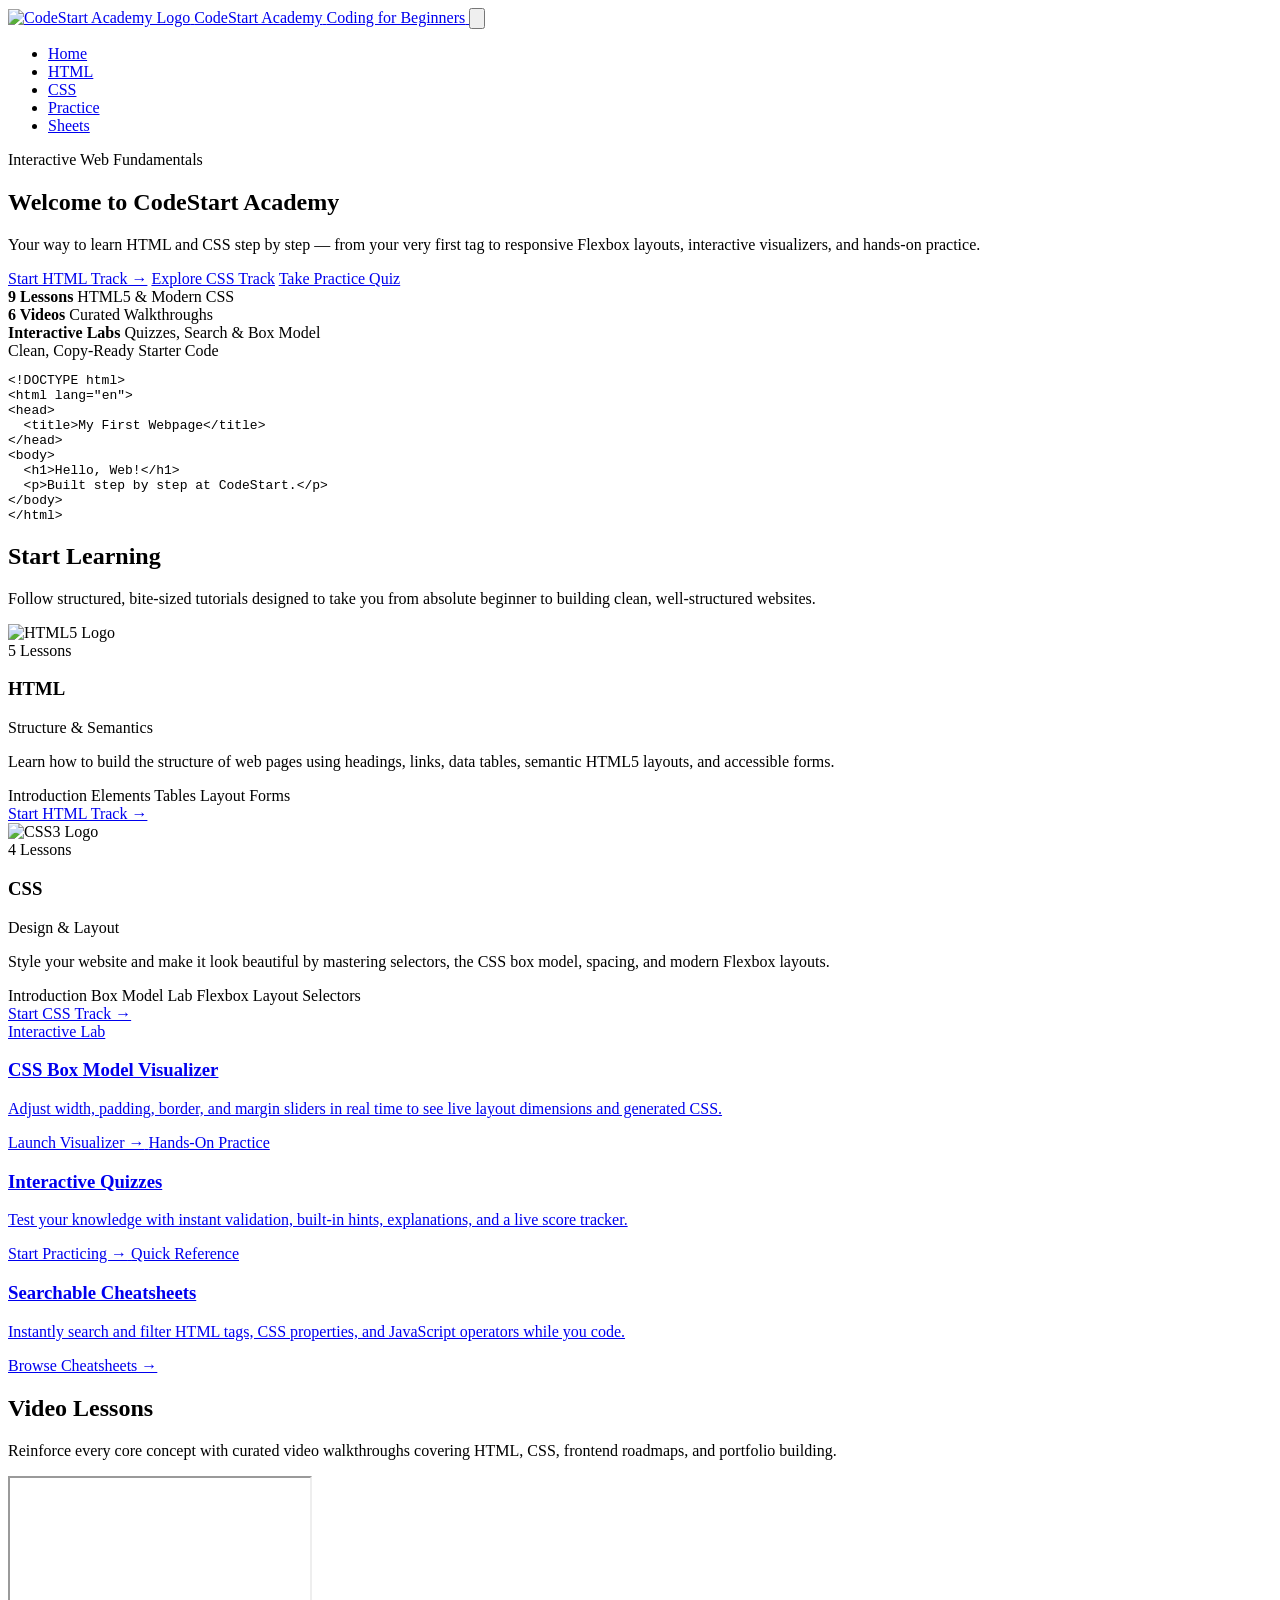
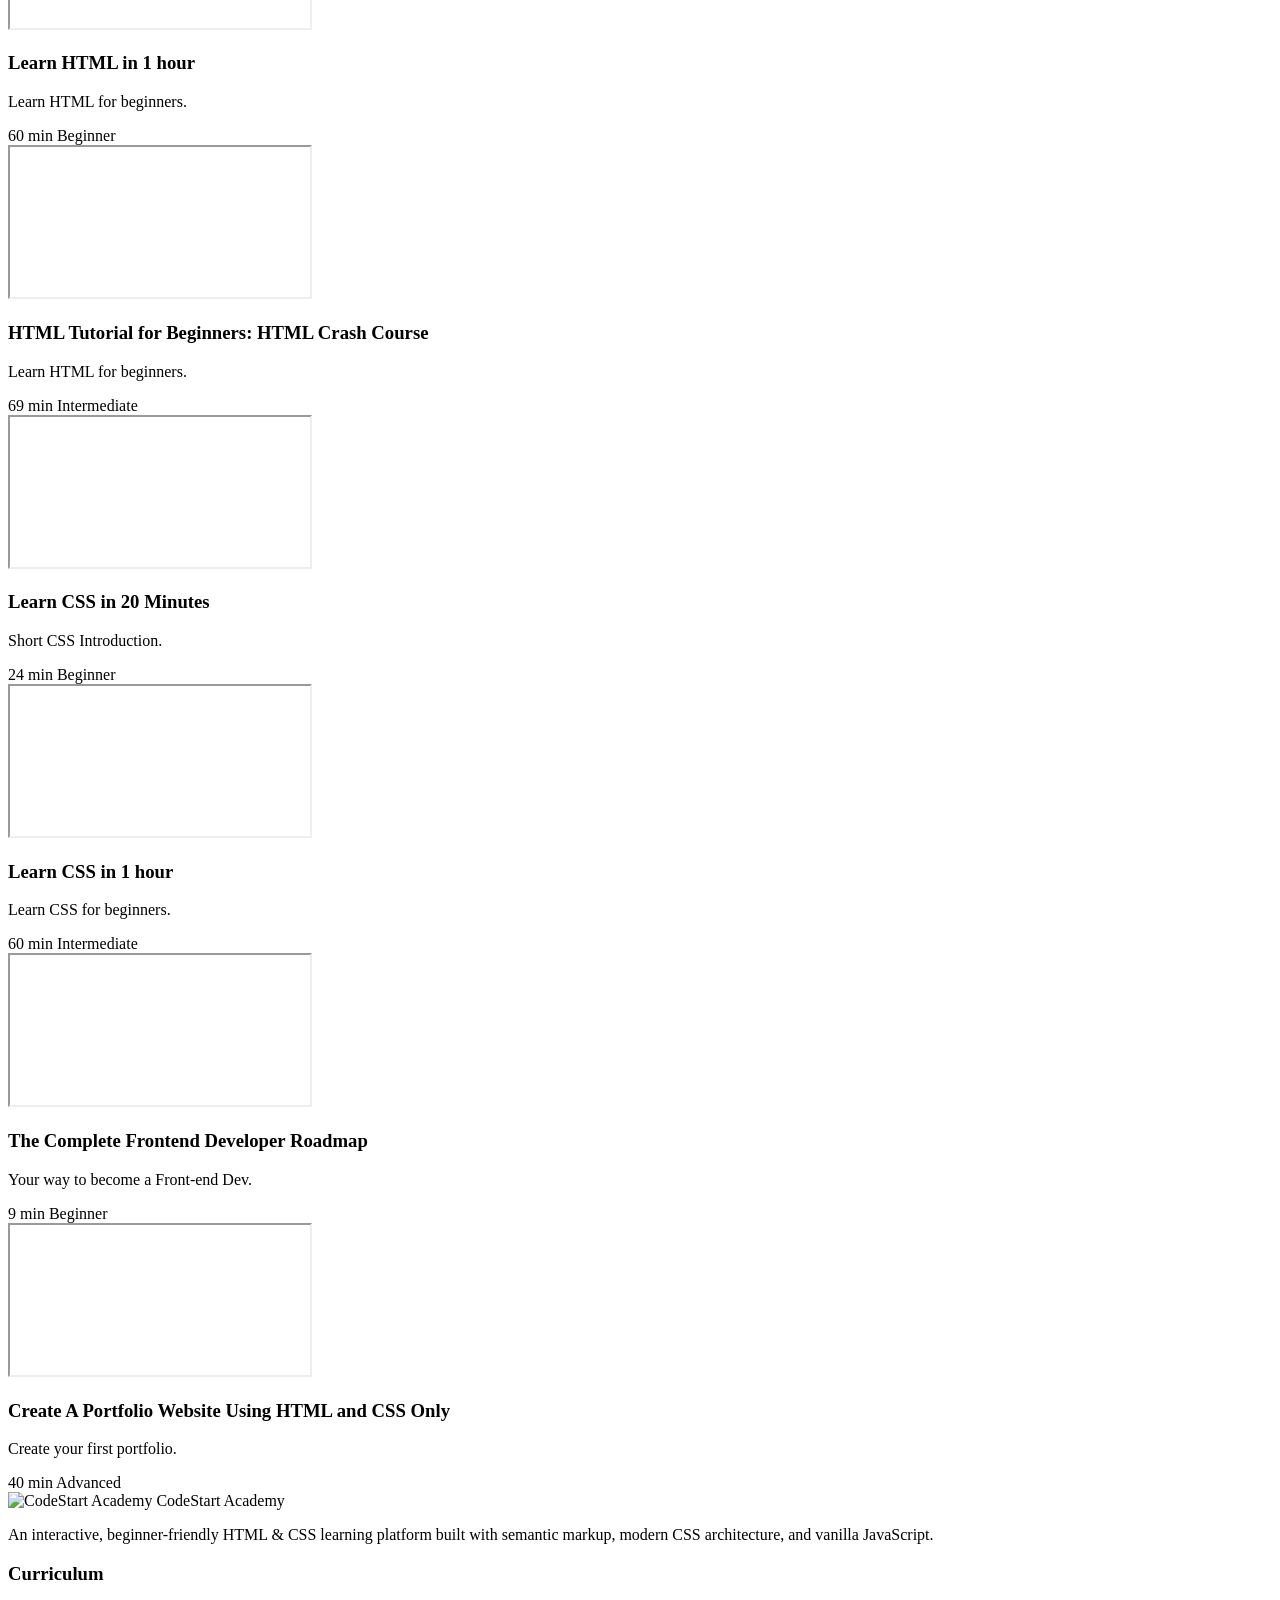
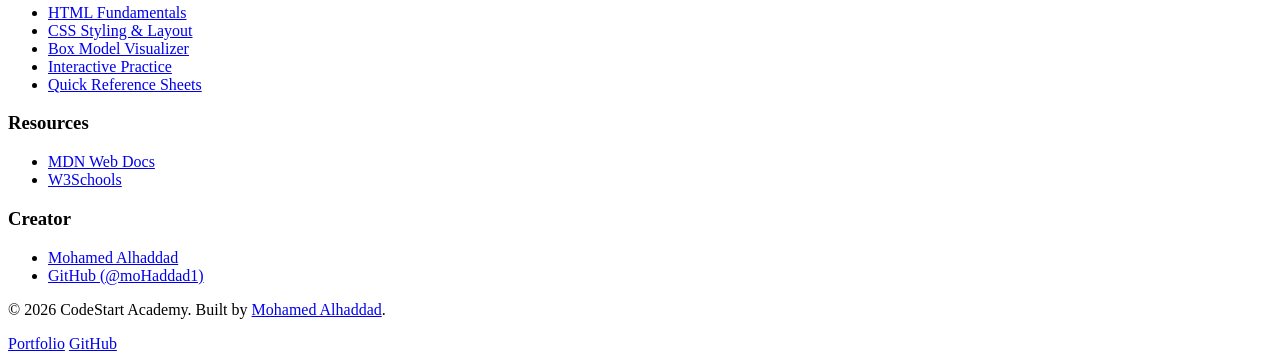
==== index.html @ 74ab2fd7 "Add files via upload" ====
<!DOCTYPE html>
<html lang="en">
<head>
  <meta charset="UTF-8">
  <meta name="viewport" content="width=device-width, initial-scale=1.0">
  <meta name="description" content="CodeStart Academy — Learn HTML and CSS step by step with structured lessons, interactive labs, quizzes, and searchable quick-reference cheatsheets.">
  <meta name="author" content="Mohamed Alhaddad">
  <title>CodeStart Academy — Learn HTML &amp; CSS Step by Step</title>
  <link rel="preconnect" href="https://fonts.googleapis.com">
  <link rel="preconnect" href="https://fonts.gstatic.com" crossorigin>
  <link href="https://fonts.googleapis.com/css2?family=JetBrains+Mono:wght@400;500;600;700&amp;family=Plus+Jakarta+Sans:wght@400;500;600;700;800&amp;display=swap" rel="stylesheet">
  <link rel="stylesheet" href="assets/css/styles.css">
  <link rel="icon" type="image/png" href="assets/images/logo.png">
  <script src="assets/js/app.js" defer></script>
</head>

<body>
<div class="page-wrapper">

  <header class="top-bar">
    <div class="container top-bar-inner">
      <a href="index.html" class="site-brand">
        <span class="site-logo-box">
          <img src="assets/images/logo.png" alt="CodeStart Academy Logo" width="42" height="42">
        </span>
        <span class="site-brand-text">
          <span class="site-title">CodeStart Academy</span>
          <span class="site-subtitle">Coding for Beginners</span>
        </span>
      </a>

      <button type="button" class="nav-toggle" aria-expanded="false" aria-controls="primary-navigation" aria-label="Open navigation menu">
        <svg viewBox="0 0 24 24" fill="none" stroke="currentColor" stroke-width="2" stroke-linecap="round" stroke-linejoin="round" aria-hidden="true">
          <line x1="3" y1="6" x2="21" y2="6"></line>
          <line x1="3" y1="12" x2="21" y2="12"></line>
          <line x1="3" y1="18" x2="21" y2="18"></line>
        </svg>
      </button>

      <nav class="main-nav" id="primary-navigation" aria-label="Primary">
        <ul>
          <li><a href="index.html" class="active">Home</a></li>
          <li><a href="html-intro.html">HTML</a></li>
          <li><a href="css-intro.html">CSS</a></li>
          <li><a href="exercises.html">Practice</a></li>
          <li><a href="cheatsheets.html">Sheets</a></li>
        </ul>
      </nav>
    </div>
  </header>

  <main>
    <section class="hero-section">
      <div class="container hero-grid">
        <div>
          <div class="hero-eyebrow">
            <span class="badge badge-accent">Interactive Web Fundamentals</span>
          </div>
          <h1 class="hero-title">Welcome to <span>CodeStart Academy</span></h1>
          <p class="hero-lead">Your way to learn HTML and CSS step by step — from your very first tag to responsive Flexbox layouts, interactive visualizers, and hands-on practice.</p>

          <div class="hero-actions">
            <a href="html-intro.html" class="btn btn-primary">Start HTML Track &rarr;</a>
            <a href="css-intro.html" class="btn btn-secondary">Explore CSS Track</a>
            <a href="exercises.html" class="btn btn-secondary">Take Practice Quiz</a>
          </div>

          <div class="hero-stats">
            <div class="hero-stat">
              <strong>9 Lessons</strong>
              <span>HTML5 &amp; Modern CSS</span>
            </div>
            <div class="hero-stat">
              <strong>6 Videos</strong>
              <span>Curated Walkthroughs</span>
            </div>
            <div class="hero-stat">
              <strong>Interactive Labs</strong>
              <span>Quizzes, Search &amp; Box Model</span>
            </div>
          </div>
        </div>

        <div class="hero-visual">
          <div class="hero-preview-pill">
            <span class="hero-preview-dot" aria-hidden="true"></span>
            Clean, Copy-Ready Starter Code
          </div>
          <div class="code-card" data-lang="HTML">
            <pre><code><span class="tok-tag">&lt;!DOCTYPE html&gt;</span>
<span class="tok-tag">&lt;html</span> <span class="tok-attr">lang</span>=<span class="tok-str">"en"</span><span class="tok-tag">&gt;</span>
<span class="tok-tag">&lt;head&gt;</span>
  <span class="tok-tag">&lt;title&gt;</span>My First Webpage<span class="tok-tag">&lt;/title&gt;</span>
<span class="tok-tag">&lt;/head&gt;</span>
<span class="tok-tag">&lt;body&gt;</span>
  <span class="tok-tag">&lt;h1&gt;</span>Hello, Web!<span class="tok-tag">&lt;/h1&gt;</span>
  <span class="tok-tag">&lt;p&gt;</span>Built step by step at CodeStart.<span class="tok-tag">&lt;/p&gt;</span>
<span class="tok-tag">&lt;/body&gt;</span>
<span class="tok-tag">&lt;/html&gt;</span></code></pre>
          </div>
        </div>
      </div>
    </section>

    <section class="home-section">
      <div class="container">
        <div class="section-heading">
          <h2>Start Learning</h2>
          <p>Follow structured, bite-sized tutorials designed to take you from absolute beginner to building clean, well-structured websites.</p>
        </div>

        <div class="course-cards-grid">
          <article class="course-card">
            <div class="course-card-top">
              <div class="course-card-icon is-html">
                <img src="assets/images/html-logo.png" alt="HTML5 Logo" width="56" height="56">
              </div>
              <div>
                <span class="badge badge-html">5 Lessons</span>
                <h3>HTML</h3>
                <p class="course-card-subtitle">Structure &amp; Semantics</p>
              </div>
            </div>
            <p class="course-card-desc">Learn how to build the structure of web pages using headings, links, data tables, semantic HTML5 layouts, and accessible forms.</p>
            <div class="course-topic-pills">
              <span>Introduction</span>
              <span>Elements</span>
              <span>Tables</span>
              <span>Layout</span>
              <span>Forms</span>
            </div>
            <div class="course-card-footer">
              <a href="html-intro.html" class="btn btn-primary">Start HTML Track &rarr;</a>
            </div>
          </article>

          <article class="course-card">
            <div class="course-card-top">
              <div class="course-card-icon is-css">
                <img src="assets/images/css-logo.png" alt="CSS3 Logo" width="56" height="56">
              </div>
              <div>
                <span class="badge badge-css">4 Lessons</span>
                <h3>CSS</h3>
                <p class="course-card-subtitle">Design &amp; Layout</p>
              </div>
            </div>
            <p class="course-card-desc">Style your website and make it look beautiful by mastering selectors, the CSS box model, spacing, and modern Flexbox layouts.</p>
            <div class="course-topic-pills">
              <span>Introduction</span>
              <span>Box Model Lab</span>
              <span>Flexbox Layout</span>
              <span>Selectors</span>
            </div>
            <div class="course-card-footer">
              <a href="css-intro.html" class="btn btn-primary">Start CSS Track &rarr;</a>
            </div>
          </article>
        </div>

        <div class="quick-tools-grid">
          <a href="css-boxmodel.html" class="quick-tool-card">
            <span class="badge badge-css">Interactive Lab</span>
            <h3>CSS Box Model Visualizer</h3>
            <p>Adjust width, padding, border, and margin sliders in real time to see live layout dimensions and generated CSS.</p>
            <span class="quick-tool-cta">Launch Visualizer &rarr;</span>
          </a>

          <a href="exercises.html" class="quick-tool-card">
            <span class="badge badge-success">Hands-On Practice</span>
            <h3>Interactive Quizzes</h3>
            <p>Test your knowledge with instant validation, built-in hints, explanations, and a live score tracker.</p>
            <span class="quick-tool-cta">Start Practicing &rarr;</span>
          </a>

          <a href="cheatsheets.html" class="quick-tool-card">
            <span class="badge badge-js">Quick Reference</span>
            <h3>Searchable Cheatsheets</h3>
            <p>Instantly search and filter HTML tags, CSS properties, and JavaScript operators while you code.</p>
            <span class="quick-tool-cta">Browse Cheatsheets &rarr;</span>
          </a>
        </div>
      </div>
    </section>

    <section class="home-section home-section-alt">
      <div class="container">
        <div class="section-heading">
          <h2>Video Lessons</h2>
          <p>Reinforce every core concept with curated video walkthroughs covering HTML, CSS, frontend roadmaps, and portfolio building.</p>
        </div>

        <div class="video-grid">
          <article class="video-card">
            <div class="video-thumbnail">
              <iframe src="https://www.youtube.com/embed/HD13eq_Pmp8?si=lAJnQm1dvPcUPhL5" title="Learn HTML in 1 hour" loading="lazy" allow="accelerometer; autoplay; clipboard-write; encrypted-media; gyroscope; picture-in-picture; web-share" referrerpolicy="strict-origin-when-cross-origin" allowfullscreen></iframe>
            </div>
            <div class="video-details">
              <h3>Learn HTML in 1 hour</h3>
              <p>Learn HTML for beginners.</p>
              <div class="video-meta">
                <span>60 min</span>
                <span class="level-pill">Beginner</span>
              </div>
            </div>
          </article>

          <article class="video-card">
            <div class="video-thumbnail">
              <iframe src="https://www.youtube.com/embed/qz0aGYrrlhU?si=DffZNlHeiVyJZXyz" title="HTML Tutorial for Beginners: HTML Crash Course" loading="lazy" allow="accelerometer; autoplay; clipboard-write; encrypted-media; gyroscope; picture-in-picture; web-share" referrerpolicy="strict-origin-when-cross-origin" allowfullscreen></iframe>
            </div>
            <div class="video-details">
              <h3>HTML Tutorial for Beginners: HTML Crash Course</h3>
              <p>Learn HTML for beginners.</p>
              <div class="video-meta">
                <span>69 min</span>
                <span class="level-pill">Intermediate</span>
              </div>
            </div>
          </article>

          <article class="video-card">
            <div class="video-thumbnail">
              <iframe src="https://www.youtube.com/embed/1PnVor36_40?si=GQXmKsVrVGN1P1hh" title="Learn CSS in 20 Minutes" loading="lazy" allow="accelerometer; autoplay; clipboard-write; encrypted-media; gyroscope; picture-in-picture; web-share" referrerpolicy="strict-origin-when-cross-origin" allowfullscreen></iframe>
            </div>
            <div class="video-details">
              <h3>Learn CSS in 20 Minutes</h3>
              <p>Short CSS Introduction.</p>
              <div class="video-meta">
                <span>24 min</span>
                <span class="level-pill">Beginner</span>
              </div>
            </div>
          </article>

          <article class="video-card">
            <div class="video-thumbnail">
              <iframe src="https://www.youtube.com/embed/wRNinF7YQqQ?si=BdQgJ1-TwgeV7Cv5" title="Learn CSS in 1 hour" loading="lazy" allow="accelerometer; autoplay; clipboard-write; encrypted-media; gyroscope; picture-in-picture; web-share" referrerpolicy="strict-origin-when-cross-origin" allowfullscreen></iframe>
            </div>
            <div class="video-details">
              <h3>Learn CSS in 1 hour</h3>
              <p>Learn CSS for beginners.</p>
              <div class="video-meta">
                <span>60 min</span>
                <span class="level-pill">Intermediate</span>
              </div>
            </div>
          </article>

          <article class="video-card">
            <div class="video-thumbnail">
              <iframe src="https://www.youtube.com/embed/Tef1e9FiSR0?si=lFopAVijfDsfkyl3" title="The Complete Frontend Developer Roadmap" loading="lazy" allow="accelerometer; autoplay; clipboard-write; encrypted-media; gyroscope; picture-in-picture; web-share" referrerpolicy="strict-origin-when-cross-origin" allowfullscreen></iframe>
            </div>
            <div class="video-details">
              <h3>The Complete Frontend Developer Roadmap</h3>
              <p>Your way to become a Front-end Dev.</p>
              <div class="video-meta">
                <span>9 min</span>
                <span class="level-pill">Beginner</span>
              </div>
            </div>
          </article>

          <article class="video-card">
            <div class="video-thumbnail">
              <iframe src="https://www.youtube.com/embed/-u3vE84Wo_U?si=rHq2PiLGIrBMpJVK" title="Create A Portfolio Website Using HTML and CSS Only" loading="lazy" allow="accelerometer; autoplay; clipboard-write; encrypted-media; gyroscope; picture-in-picture; web-share" referrerpolicy="strict-origin-when-cross-origin" allowfullscreen></iframe>
            </div>
            <div class="video-details">
              <h3>Create A Portfolio Website Using HTML and CSS Only</h3>
              <p>Create your first portfolio.</p>
              <div class="video-meta">
                <span>40 min</span>
                <span class="level-pill">Advanced</span>
              </div>
            </div>
          </article>
        </div>
      </div>
    </section>
  </main>

  <footer class="site-footer">
    <div class="container">
      <div class="footer-grid">
        <div>
          <div class="footer-brand-title">
            <img src="assets/images/logo.png" alt="CodeStart Academy" width="34" height="34">
            <span>CodeStart Academy</span>
          </div>
          <p class="footer-description">An interactive, beginner-friendly HTML &amp; CSS learning platform built with semantic markup, modern CSS architecture, and vanilla JavaScript.</p>
        </div>

        <div>
          <h3>Curriculum</h3>
          <ul class="footer-links">
            <li><a href="html-intro.html">HTML Fundamentals</a></li>
            <li><a href="css-intro.html">CSS Styling &amp; Layout</a></li>
            <li><a href="css-boxmodel.html">Box Model Visualizer</a></li>
            <li><a href="exercises.html">Interactive Practice</a></li>
            <li><a href="cheatsheets.html">Quick Reference Sheets</a></li>
          </ul>
        </div>

        <div>
          <h3>Resources</h3>
          <ul class="footer-links">
            <li><a href="https://developer.mozilla.org/" target="_blank" rel="noopener noreferrer">MDN Web Docs</a></li>
            <li><a href="https://www.w3schools.com/" target="_blank" rel="noopener noreferrer">W3Schools</a></li>
          </ul>
        </div>

        <div>
          <h3>Creator</h3>
          <ul class="footer-links">
            <li><a href="https://mohamedalhaddad.com" target="_blank" rel="noopener noreferrer">Mohamed Alhaddad</a></li>
            <li><a href="https://github.com/moHaddad1" target="_blank" rel="noopener noreferrer">GitHub (@moHaddad1)</a></li>
          </ul>
        </div>
      </div>

      <div class="footer-bottom">
        <p>&copy; 2026 CodeStart Academy. Built by <a href="https://mohamedalhaddad.com" target="_blank" rel="noopener noreferrer">Mohamed Alhaddad</a>.</p>
        <div class="footer-credit-links">
          <a href="https://mohamedalhaddad.com" target="_blank" rel="noopener noreferrer">Portfolio</a>
          <a href="https://github.com/moHaddad1" target="_blank" rel="noopener noreferrer">GitHub</a>
        </div>
      </div>
    </div>
  </footer>

</div>
</body>
</html>
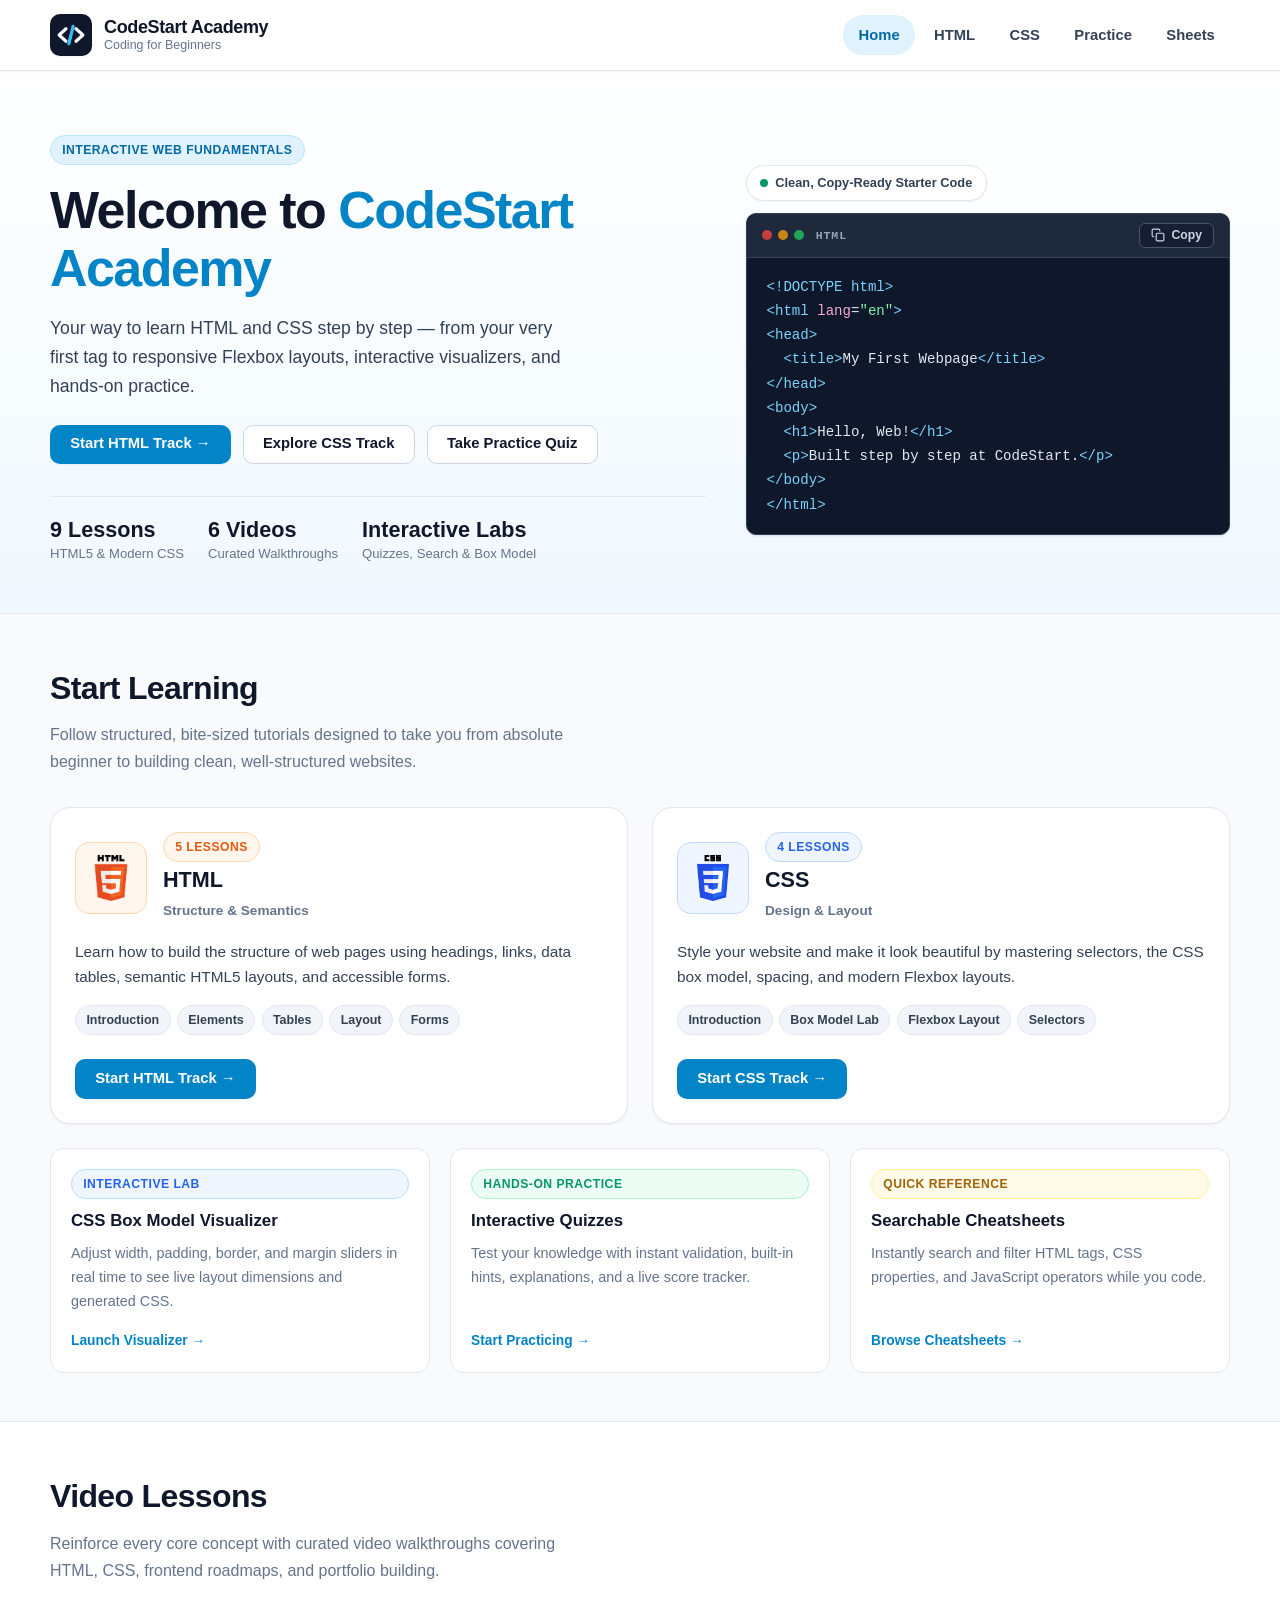
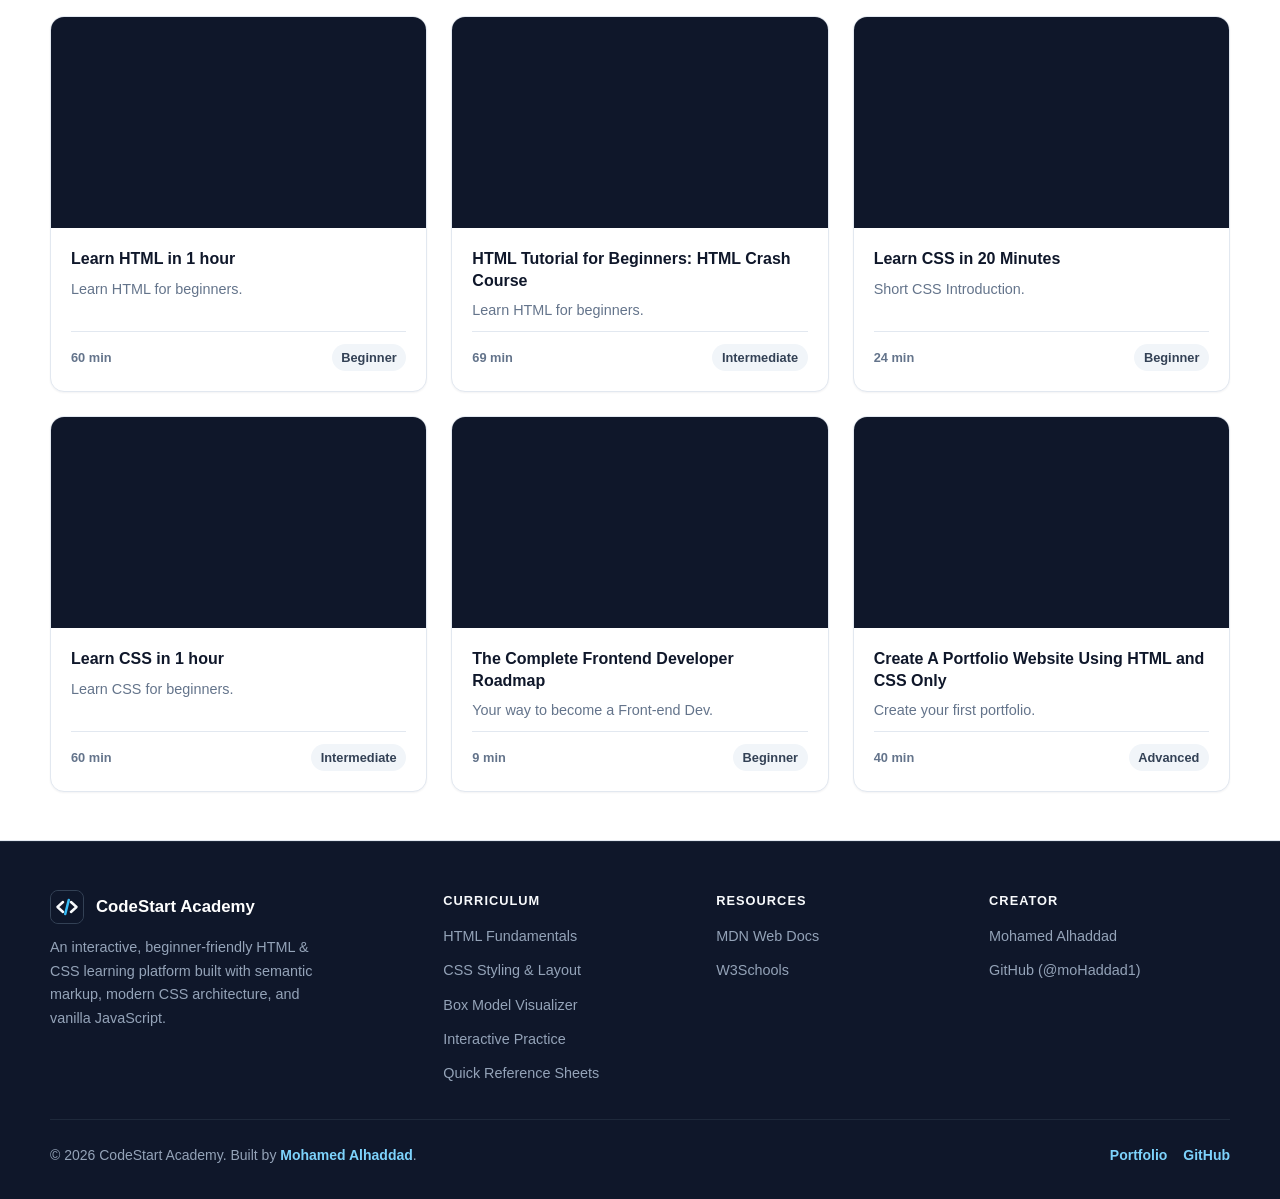
==== commit 96e5b9ef: "Add files via upload" ====
--- a/index.html
+++ b/index.html
@@ -10,7 +10,7 @@
   <link rel="preconnect" href="https://fonts.gstatic.com" crossorigin>
   <link href="https://fonts.googleapis.com/css2?family=JetBrains+Mono:wght@400;500;600;700&amp;family=Plus+Jakarta+Sans:wght@400;500;600;700;800&amp;display=swap" rel="stylesheet">
   <link rel="stylesheet" href="assets/css/styles.css">
-  <link rel="icon" type="image/png" href="assets/images/logo.png">
+  <link rel="icon" type="image/svg+xml" href="favicon.svg">
   <script src="assets/js/app.js" defer></script>
 </head>
 
@@ -21,7 +21,7 @@
     <div class="container top-bar-inner">
       <a href="index.html" class="site-brand">
         <span class="site-logo-box">
-          <img src="assets/images/logo.png" alt="CodeStart Academy Logo" width="42" height="42">
+          <img src="favicon.svg" alt="CodeStart Academy Logo" width="42" height="42">
         </span>
         <span class="site-brand-text">
           <span class="site-title">CodeStart Academy</span>
@@ -284,7 +284,7 @@
       <div class="footer-grid">
         <div>
           <div class="footer-brand-title">
-            <img src="assets/images/logo.png" alt="CodeStart Academy" width="34" height="34">
+            <img src="favicon.svg" alt="CodeStart Academy" width="34" height="34">
             <span>CodeStart Academy</span>
           </div>
           <p class="footer-description">An interactive, beginner-friendly HTML &amp; CSS learning platform built with semantic markup, modern CSS architecture, and vanilla JavaScript.</p>
--- a/assets/css/styles.css
+++ b/assets/css/styles.css
@@ -0,0 +1,4 @@
+@import url('./tokens.css');
+@import url('./base.css');
+@import url('./components.css');
+@import url('./pages.css');
